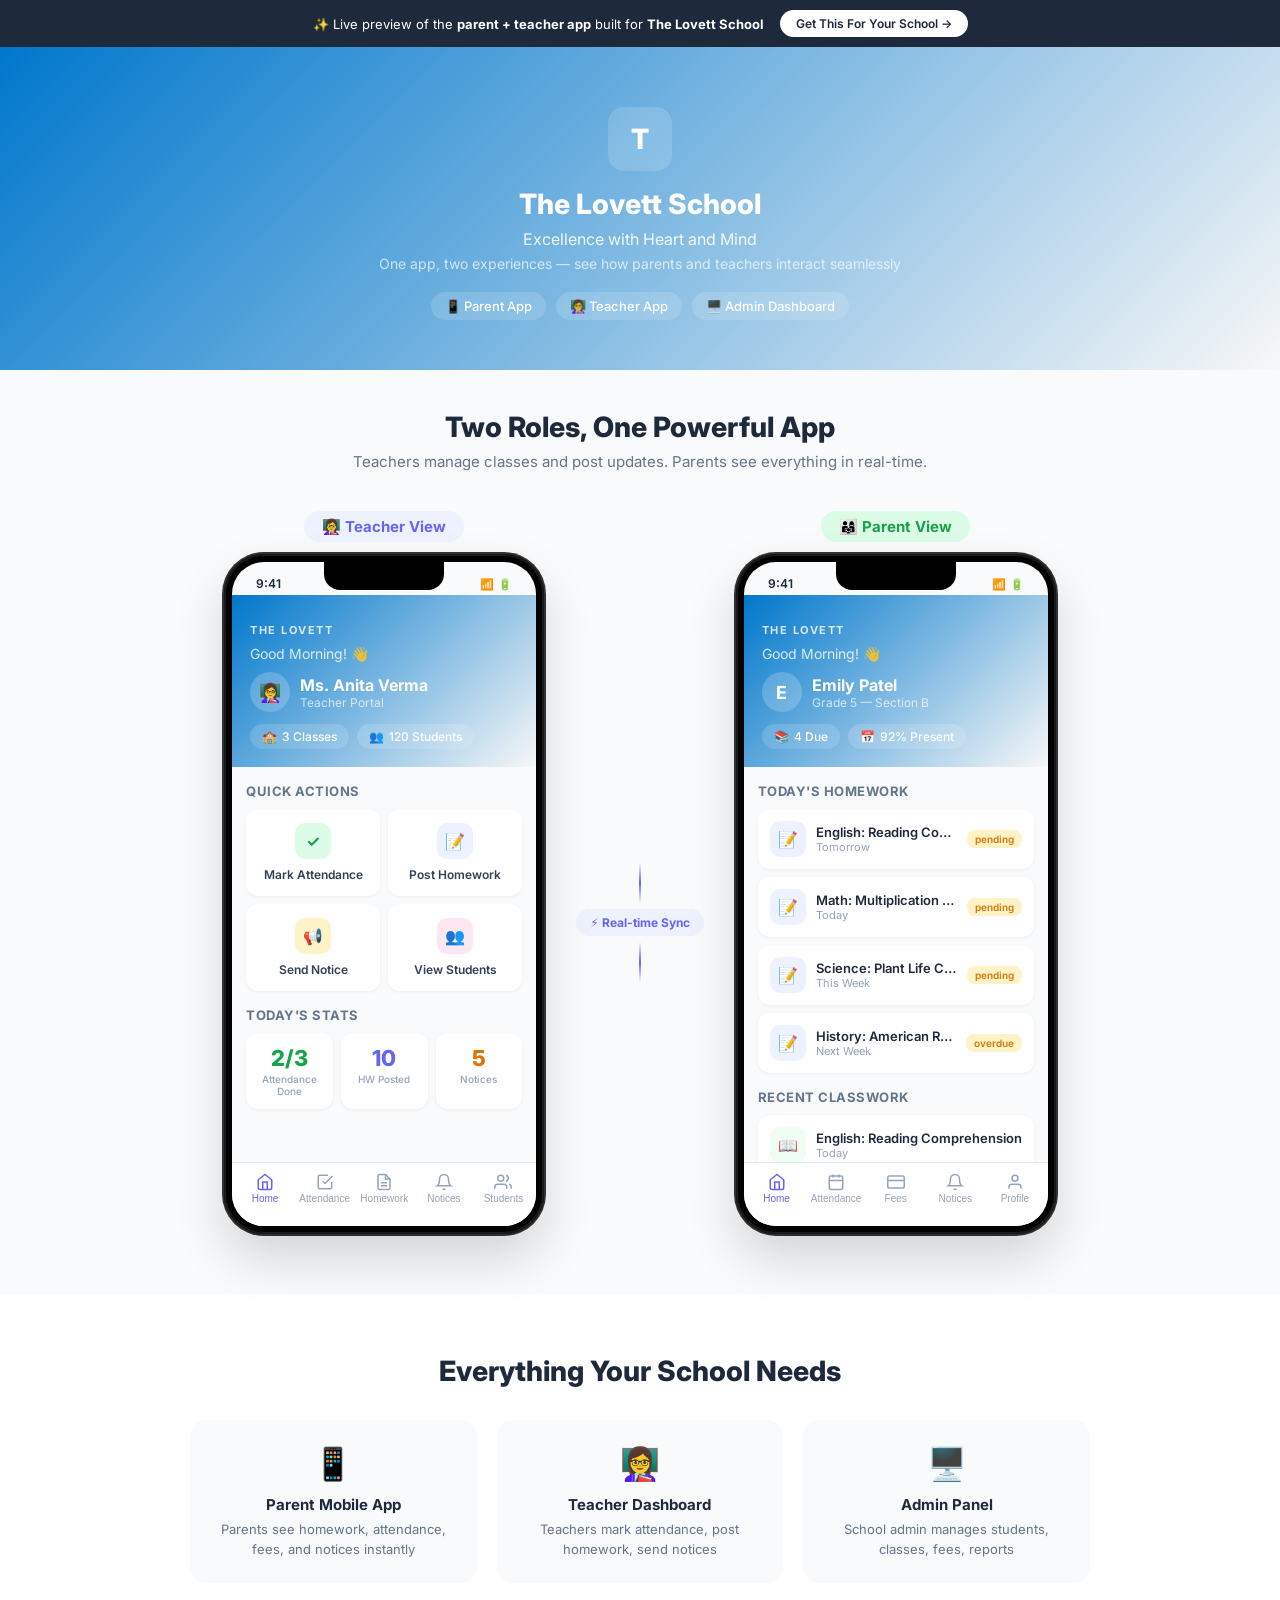
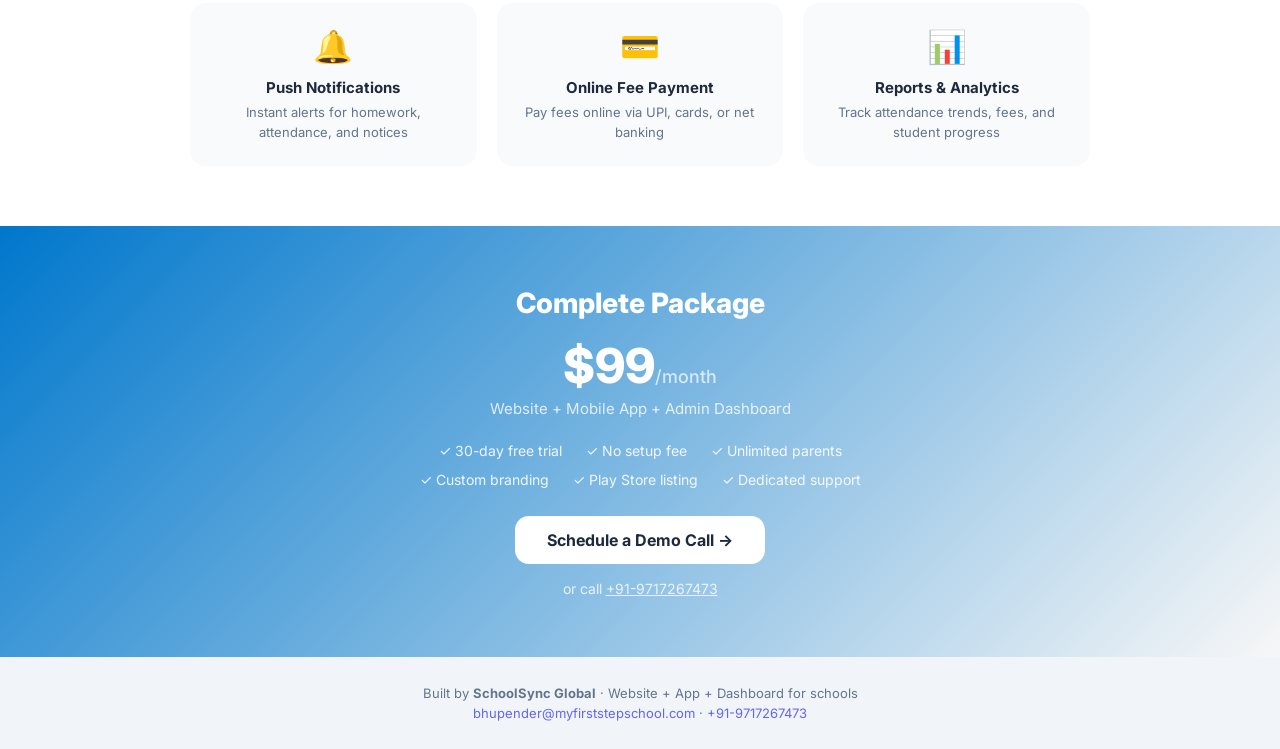
==== app/index.html @ 2a462047 "Add app demo for The Lovett School" ====
<!DOCTYPE html>
<html lang="en">
<head>
  <meta charset="UTF-8">
  <meta name="viewport" content="width=device-width,initial-scale=1.0">
  <title>The Lovett School — App Preview</title>
  <meta name="description" content="See how the The Lovett School parent &amp; teacher app would look. Homework, attendance, fees, notices — all in one app.">
  <link rel="preconnect" href="https://fonts.googleapis.com">
  <link rel="preconnect" href="https://fonts.gstatic.com" crossorigin>
  <link href="https://fonts.googleapis.com/css2?family=Inter:wght@400;500;600;700;800&display=swap" rel="stylesheet">
  <link rel="stylesheet" href="/app/styles.css">
</head>
<body>
  <!-- Top banner -->
  <div class="demo-banner">
    <div class="banner-inner">
      <span>✨ Live preview of the <strong>parent + teacher app</strong> built for <strong>The Lovett School</strong></span>
      <a href="mailto:bhupender@myfirststepschool.com" class="banner-cta">Get This For Your School →</a>
    </div>
  </div>

  <!-- Hero section -->
  <div class="hero-section" style="background:linear-gradient(135deg,#0077CC,#F7F7F7)">
    <div class="hero-content">
      <div class="hero-logo" style="background:rgba(255,255,255,.15)">T</div>
      <h1>The Lovett School</h1>
      <p class="hero-tagline">Excellence with Heart and Mind</p>
      <p class="hero-desc">One app, two experiences — see how parents and teachers interact seamlessly</p>
      <div class="hero-badges">
        <span class="hero-badge">📱 Parent App</span>
        <span class="hero-badge">👩‍🏫 Teacher App</span>
        <span class="hero-badge">🖥️ Admin Dashboard</span>
      </div>
    </div>
  </div>

  <!-- Dual Phone Section -->
  <div class="phones-section">
    <div class="phones-header">
      <h2>Two Roles, One Powerful App</h2>
      <p>Teachers manage classes and post updates. Parents see everything in real-time.</p>
    </div>

    <div class="phones-container">
      <!-- TEACHER PHONE -->
      <div class="phone-wrapper">
        <div class="phone-label teacher-label">👩‍🏫 Teacher View</div>
        <div class="phone-frame" id="teacher-phone">
          <div class="phone-notch"></div>
          <div class="phone-screen">
            <div class="status-bar">
              <span class="time">9:41</span>
              <div class="status-icons"><span>📶</span><span>🔋</span></div>
            </div>

            <!-- Teacher: Dashboard -->
            <div class="app-screen active" data-screen="t-dashboard" data-phone="teacher">
              <div class="screen-hero" style="background:linear-gradient(135deg,#0077CC,#F7F7F7)">
                <div class="app-name-bar">The Lovett</div>
                <div class="hero-greeting">Good Morning! 👋</div>
                <div class="hero-student">
                  <div class="student-avatar">👩‍🏫</div>
                  <div>
                    <div class="student-name">Ms. Anita Verma</div>
                    <div class="student-class">Teacher Portal</div>
                  </div>
                </div>
                <div class="hero-chips">
                  <div class="glass-chip"><span>🏫</span> 3 Classes</div>
                  <div class="glass-chip"><span>👥</span> 120 Students</div>
                </div>
              </div>
              <div class="screen-body">
                <div class="section-label">Quick Actions</div>
                <div class="quick-actions">
                  <div class="action-card" data-goto="t-attendance">
                    <div class="action-icon" style="background:#DCFCE7;color:#16A34A">✓</div>
                    <span>Mark Attendance</span>
                  </div>
                  <div class="action-card" data-goto="t-homework">
                    <div class="action-icon" style="background:#EEF2FF;color:#6366F1">📝</div>
                    <span>Post Homework</span>
                  </div>
                  <div class="action-card" data-goto="t-notices">
                    <div class="action-icon" style="background:#FEF3C7;color:#D97706">📢</div>
                    <span>Send Notice</span>
                  </div>
                  <div class="action-card" data-goto="t-students">
                    <div class="action-icon" style="background:#FCE7F3;color:#DB2777">👥</div>
                    <span>View Students</span>
                  </div>
                </div>
                <div class="section-label" style="margin-top:16px">Today's Stats</div>
                <div class="stats-row">
                  <div class="stat-card"><div class="stat-num" style="color:#16A34A">2/3</div><div class="stat-lbl">Attendance Done</div></div>
                  <div class="stat-card"><div class="stat-num" style="color:#6366F1">10</div><div class="stat-lbl">HW Posted</div></div>
                  <div class="stat-card"><div class="stat-num" style="color:#D97706">5</div><div class="stat-lbl">Notices</div></div>
                </div>
              </div>
            </div>

            <!-- Teacher: Mark Attendance -->
            <div class="app-screen" data-screen="t-attendance" data-phone="teacher">
              <div class="screen-hero compact" style="background:linear-gradient(135deg,#0077CC,#F7F7F7)">
                <div class="app-name-bar">The Lovett</div>
                <div class="screen-title">Mark Attendance</div>
                <div class="screen-subtitle">Sunday, May 24, 2026</div>
              </div>
              <div class="screen-body">
                <div class="class-selector"><div class="class-chip active">Grade 3-A</div><div class="class-chip">Grade 3-B</div><div class="class-chip">Grade 4-A</div></div>
                <div class="attendance-toolbar">
                  <button class="att-btn present-btn">All Present</button>
                  <button class="att-btn absent-btn">All Absent</button>
                </div>
                <div id="teacher-attendance-list" class="card-list"></div>
              </div>
            </div>

            <!-- Teacher: Post Homework -->
            <div class="app-screen" data-screen="t-homework" data-phone="teacher">
              <div class="screen-hero compact" style="background:linear-gradient(135deg,#0077CC,#F7F7F7)">
                <div class="app-name-bar">The Lovett</div>
                <div class="screen-title">Homework</div>
                <div class="screen-subtitle">Post &amp; Manage</div>
              </div>
              <div class="screen-body">
                <div class="form-area">
                  <div class="form-group"><label class="form-label">Class</label><div class="form-select">Grade 3 — Section A</div></div>
                  <div class="form-group"><label class="form-label">Subject</label><div class="form-select">Mathematics</div></div>
                  <div class="form-group"><label class="form-label">Title</label><div class="form-input-demo">Chapter 5 — Fractions Practice</div></div>
                  <div class="form-group"><label class="form-label">Due Date</label><div class="form-input-demo">Tomorrow</div></div>
                  <button class="submit-btn" style="background:#0077CC">📤 Post Homework</button>
                </div>
                <div class="section-label" style="margin-top:16px">Recently Posted</div>
                <div id="teacher-hw-list" class="card-list"></div>
              </div>
            </div>

            <!-- Teacher: Send Notice -->
            <div class="app-screen" data-screen="t-notices" data-phone="teacher">
              <div class="screen-hero compact" style="background:linear-gradient(135deg,#0077CC,#F7F7F7)">
                <div class="app-name-bar">The Lovett</div>
                <div class="screen-title">Notices</div>
                <div class="screen-subtitle">Post Announcements</div>
              </div>
              <div class="screen-body">
                <div class="form-area">
                  <div class="form-group"><label class="form-label">Target</label><div class="class-selector"><div class="class-chip active">All Classes</div><div class="class-chip">3-A</div><div class="class-chip">3-B</div></div></div>
                  <div class="form-group"><label class="form-label">Title</label><div class="form-input-demo">Annual Day Celebration</div></div>
                  <div class="form-group"><label class="form-label">Message</label><div class="form-textarea-demo">Our Annual Day will be held on June 15th. All parents are invited.</div></div>
                  <button class="submit-btn" style="background:#0077CC">📢 Post Notice</button>
                </div>
                <div class="section-label" style="margin-top:16px">Recent</div>
                <div id="teacher-notices-list" class="card-list"></div>
              </div>
            </div>

            <!-- Teacher: Students -->
            <div class="app-screen" data-screen="t-students" data-phone="teacher">
              <div class="screen-hero compact" style="background:linear-gradient(135deg,#0077CC,#F7F7F7)">
                <div class="app-name-bar">The Lovett</div>
                <div class="screen-title">Students</div>
                <div class="screen-subtitle">Class Directory</div>
              </div>
              <div class="screen-body">
                <div class="class-selector"><div class="class-chip active">Grade 3-A</div><div class="class-chip">Grade 3-B</div><div class="class-chip">Grade 4-A</div></div>
                <div class="search-bar"><span>🔍</span><span class="search-text">Search students...</span></div>
                <div id="teacher-students-list" class="card-list"></div>
              </div>
            </div>

            <div class="tab-bar">
              <button class="tab active" data-tab="t-dashboard" data-phone="teacher"><svg width="20" height="20" viewBox="0 0 24 24" fill="none" stroke="currentColor" stroke-width="2"><path d="M3 9l9-7 9 7v11a2 2 0 01-2 2H5a2 2 0 01-2-2z"/><polyline points="9 22 9 12 15 12 15 22"/></svg><span>Home</span></button>
              <button class="tab" data-tab="t-attendance" data-phone="teacher"><svg width="20" height="20" viewBox="0 0 24 24" fill="none" stroke="currentColor" stroke-width="2"><path d="M9 11l3 3L22 4"/><path d="M21 12v7a2 2 0 01-2 2H5a2 2 0 01-2-2V5a2 2 0 012-2h11"/></svg><span>Attendance</span></button>
              <button class="tab" data-tab="t-homework" data-phone="teacher"><svg width="20" height="20" viewBox="0 0 24 24" fill="none" stroke="currentColor" stroke-width="2"><path d="M14 2H6a2 2 0 00-2 2v16a2 2 0 002 2h12a2 2 0 002-2V8z"/><polyline points="14 2 14 8 20 8"/><line x1="16" y1="13" x2="8" y2="13"/><line x1="16" y1="17" x2="8" y2="17"/></svg><span>Homework</span></button>
              <button class="tab" data-tab="t-notices" data-phone="teacher"><svg width="20" height="20" viewBox="0 0 24 24" fill="none" stroke="currentColor" stroke-width="2"><path d="M18 8A6 6 0 006 8c0 7-3 9-3 9h18s-3-2-3-9"/><path d="M13.73 21a2 2 0 01-3.46 0"/></svg><span>Notices</span></button>
              <button class="tab" data-tab="t-students" data-phone="teacher"><svg width="20" height="20" viewBox="0 0 24 24" fill="none" stroke="currentColor" stroke-width="2"><path d="M17 21v-2a4 4 0 00-4-4H5a4 4 0 00-4 4v2"/><circle cx="9" cy="7" r="4"/><path d="M23 21v-2a4 4 0 00-3-3.87"/><path d="M16 3.13a4 4 0 010 7.75"/></svg><span>Students</span></button>
            </div>
          </div>
        </div>
      </div>

      <!-- Sync indicator -->
      <div class="sync-arrow">
        <div class="sync-line"></div>
        <div class="sync-badge">⚡ Real-time Sync</div>
        <div class="sync-line"></div>
      </div>

      <!-- PARENT PHONE -->
      <div class="phone-wrapper">
        <div class="phone-label parent-label">👨‍👩‍👧 Parent View</div>
        <div class="phone-frame" id="parent-phone">
          <div class="phone-notch"></div>
          <div class="phone-screen">
            <div class="status-bar">
              <span class="time">9:41</span>
              <div class="status-icons"><span>📶</span><span>🔋</span></div>
            </div>

            <!-- Parent: Home -->
            <div class="app-screen active" data-screen="p-home" data-phone="parent">
              <div class="screen-hero" style="background:linear-gradient(135deg,#0077CC,#F7F7F7)">
                <div class="app-name-bar">The Lovett</div>
                <div class="hero-greeting">Good Morning! 👋</div>
                <div class="hero-student">
                  <div class="student-avatar">E</div>
                  <div><div class="student-name">Emily Patel</div><div class="student-class">Grade 5 — Section B</div></div>
                </div>
                <div class="hero-chips">
                  <div class="glass-chip"><span>📚</span> 4 Due</div>
                  <div class="glass-chip"><span>📅</span> 92% Present</div>
                </div>
              </div>
              <div class="screen-body">
                <div class="section-label">Today's Homework</div>
                <div id="homework-list" class="card-list"></div>
                <div class="section-label" style="margin-top:16px">Recent Classwork</div>
                <div id="classwork-list" class="card-list"></div>
              </div>
            </div>

            <!-- Parent: Attendance -->
            <div class="app-screen" data-screen="p-attendance" data-phone="parent">
              <div class="screen-hero compact" style="background:linear-gradient(135deg,#0077CC,#F7F7F7)">
                <div class="app-name-bar">The Lovett</div>
                <div class="screen-title">Attendance</div>
                <div class="screen-subtitle">May Summary</div>
              </div>
              <div class="screen-body">
                <div class="attendance-ring-area"><div class="ring-container"><svg class="progress-ring" viewBox="0 0 120 120"><circle class="ring-bg" cx="60" cy="60" r="52"/><circle class="ring-progress" cx="60" cy="60" r="52" stroke="#0077CC" stroke-dasharray="326.7" stroke-dashoffset="26"/></svg><div class="ring-label">92%</div></div></div>
                <div class="attendance-stats">
                  <div class="att-stat present"><div class="att-num">22</div><div class="att-label">Present</div></div>
                  <div class="att-stat absent"><div class="att-num">2</div><div class="att-label">Absent</div></div>
                  <div class="att-stat other"><div class="att-num">4</div><div class="att-label">Holiday</div></div>
                </div>
                <div class="section-label">Recent Absences</div>
                <div id="absences-list" class="card-list"></div>
              </div>
            </div>

            <!-- Parent: Fees -->
            <div class="app-screen" data-screen="p-fees" data-phone="parent">
              <div class="screen-hero compact" style="background:linear-gradient(135deg,#0077CC,#F7F7F7)">
                <div class="app-name-bar">The Lovett</div>
                <div class="screen-title">Fees</div>
                <div class="screen-subtitle">Payment Summary</div>
              </div>
              <div class="screen-body">
                <div class="fee-summary"><div class="fee-total"><div class="fee-amount">$14,800</div><div class="fee-label">Total This Term</div></div><div class="fee-chips"><div class="fee-chip paid"><span>✓</span> <span>2</span> Paid</div><div class="fee-chip pending"><span>!</span> <span>2</span> Pending</div></div></div>
                <div class="section-label">Fee Details</div>
                <div id="fees-list" class="card-list"></div>
              </div>
            </div>

            <!-- Parent: Notices -->
            <div class="app-screen" data-screen="p-notices" data-phone="parent">
              <div class="screen-hero compact" style="background:linear-gradient(135deg,#0077CC,#F7F7F7)">
                <div class="app-name-bar">The Lovett</div>
                <div class="screen-title">Notices</div>
                <div class="screen-subtitle">School Announcements</div>
              </div>
              <div class="screen-body"><div id="notices-list" class="card-list"></div></div>
            </div>

            <!-- Parent: Profile -->
            <div class="app-screen" data-screen="p-profile" data-phone="parent">
              <div class="screen-hero compact" style="background:linear-gradient(135deg,#0077CC,#F7F7F7)">
                <div class="app-name-bar">The Lovett</div>
                <div class="screen-title">Profile</div>
                <div class="screen-subtitle">Student Information</div>
              </div>
              <div class="screen-body">
                <div class="profile-header"><div class="profile-avatar" style="background:linear-gradient(135deg,#0077CC,#F7F7F7)">E</div><div class="profile-name">Emily Patel</div><div class="profile-class">Grade 5 — Section B · Roll No. 12</div></div>
                <div class="profile-details">
                  <div class="profile-row"><span class="profile-icon">🏫</span><div><div class="pd-label">School</div><div class="pd-value">The Lovett School</div></div></div>
                  <div class="profile-row"><span class="profile-icon">👨‍👩‍👧</span><div><div class="pd-label">Parent</div><div class="pd-value">Rajesh and Nalini Patel</div></div></div>
                  <div class="profile-row"><span class="profile-icon">📞</span><div><div class="pd-label">Contact</div><div class="pd-value">404-123-4567</div></div></div>
                  <div class="profile-row"><span class="profile-icon">📧</span><div><div class="pd-label">Email</div><div class="pd-value">patel@email.com</div></div></div>
                  <div class="profile-row"><span class="profile-icon">🩸</span><div><div class="pd-label">Blood Group</div><div class="pd-value">O+</div></div></div>
                </div>
              </div>
            </div>

            <div class="tab-bar">
              <button class="tab active" data-tab="p-home" data-phone="parent"><svg width="20" height="20" viewBox="0 0 24 24" fill="none" stroke="currentColor" stroke-width="2"><path d="M3 9l9-7 9 7v11a2 2 0 01-2 2H5a2 2 0 01-2-2z"/><polyline points="9 22 9 12 15 12 15 22"/></svg><span>Home</span></button>
              <button class="tab" data-tab="p-attendance" data-phone="parent"><svg width="20" height="20" viewBox="0 0 24 24" fill="none" stroke="currentColor" stroke-width="2"><rect x="3" y="4" width="18" height="18" rx="2" ry="2"/><line x1="16" y1="2" x2="16" y2="6"/><line x1="8" y1="2" x2="8" y2="6"/><line x1="3" y1="10" x2="21" y2="10"/></svg><span>Attendance</span></button>
              <button class="tab" data-tab="p-fees" data-phone="parent"><svg width="20" height="20" viewBox="0 0 24 24" fill="none" stroke="currentColor" stroke-width="2"><rect x="1" y="4" width="22" height="16" rx="2" ry="2"/><line x1="1" y1="10" x2="23" y2="10"/></svg><span>Fees</span></button>
              <button class="tab" data-tab="p-notices" data-phone="parent"><svg width="20" height="20" viewBox="0 0 24 24" fill="none" stroke="currentColor" stroke-width="2"><path d="M18 8A6 6 0 006 8c0 7-3 9-3 9h18s-3-2-3-9"/><path d="M13.73 21a2 2 0 01-3.46 0"/></svg><span>Notices</span></button>
              <button class="tab" data-tab="p-profile" data-phone="parent"><svg width="20" height="20" viewBox="0 0 24 24" fill="none" stroke="currentColor" stroke-width="2"><path d="M20 21v-2a4 4 0 00-4-4H8a4 4 0 00-4 4v2"/><circle cx="12" cy="7" r="4"/></svg><span>Profile</span></button>
            </div>
          </div>
        </div>
      </div>
    </div>
  </div>

  <!-- Features -->
  <div class="features-section">
    <div class="features-inner">
      <h2>Everything Your School Needs</h2>
      <div class="features-grid">
        <div class="feat-card"><div class="feat-icon">📱</div><h3>Parent Mobile App</h3><p>Parents see homework, attendance, fees, and notices instantly</p></div>
        <div class="feat-card"><div class="feat-icon">👩‍🏫</div><h3>Teacher Dashboard</h3><p>Teachers mark attendance, post homework, send notices</p></div>
        <div class="feat-card"><div class="feat-icon">🖥️</div><h3>Admin Panel</h3><p>School admin manages students, classes, fees, reports</p></div>
        <div class="feat-card"><div class="feat-icon">🔔</div><h3>Push Notifications</h3><p>Instant alerts for homework, attendance, and notices</p></div>
        <div class="feat-card"><div class="feat-icon">💳</div><h3>Online Fee Payment</h3><p>Pay fees online via UPI, cards, or net banking</p></div>
        <div class="feat-card"><div class="feat-icon">📊</div><h3>Reports &amp; Analytics</h3><p>Track attendance trends, fees, and student progress</p></div>
      </div>
    </div>
  </div>

  <!-- Pricing -->
  <div class="pricing-section" style="background:linear-gradient(135deg,#0077CC,#F7F7F7)">
    <div class="pricing-inner">
      <h2>Complete Package</h2>
      <div class="pricing-price">$99<span>/month</span></div>
      <p class="pricing-sub">Website + Mobile App + Admin Dashboard</p>
      <div class="pricing-features"><span>✓ 30-day free trial</span><span>✓ No setup fee</span><span>✓ Unlimited parents</span><span>✓ Custom branding</span><span>✓ Play Store listing</span><span>✓ Dedicated support</span></div>
      <a href="mailto:bhupender@myfirststepschool.com?subject=Demo%20for%20the-lovett-school" class="cta-button-lg">Schedule a Demo Call →</a>
      <p class="pricing-phone">or call <a href="tel:+919717267473">+91-9717267473</a></p>
    </div>
  </div>

  <footer class="demo-footer">
    <div class="footer-inner">
      <p>Built by <strong>SchoolSync Global</strong> · Website + App + Dashboard for schools</p>
      <p><a href="mailto:bhupender@myfirststepschool.com">bhupender@myfirststepschool.com</a> · <a href="tel:+919717267473">+91-9717267473</a></p>
    </div>
  </footer>

  <script>window.__SCHOOL_CONFIG__ = {"homework":[{"subject":"English","title":"Reading Comprehension Assignment","due":"Tomorrow","status":"pending"},{"subject":"Math","title":"Multiplication Tables Quiz","due":"Today","status":"pending"},{"subject":"Science","title":"Plant Life Cycle Project","due":"This Week","status":"pending"},{"subject":"History","title":"American Revolution Timeline","due":"Next Week","status":"overdue"}],"classwork":[{"subject":"English","title":"Reading Comprehension","date":"Today"},{"subject":"Math","title":"Multiplication Tables","date":"Yesterday"},{"subject":"Science","title":"Plant Life Cycle","date":"Last Week"}],"absences":[{"date":"2024-05-20","reason":"Illness","status":"approved"},{"date":"2024-05-25","reason":"Family Trip","status":"approved"}],"fees":[{"type":"Tuition","amount":"$12,000","due":"2024-06-15","status":"Paid"},{"type":"Activity","amount":"$500","due":"2024-05-31","status":"Pending"},{"type":"Transport","amount":"$300","due":"2024-06-01","status":"Paid"},{"type":"Books","amount":"₹2,000","due":"2024-05-28","status":"Pending"}],"notices":[{"title":"Field Trip to Zoo","body":"Please note that the field trip to the zoo is scheduled for May 27th. Please ensure that your child is present and ready to leave by 9:00 AM.","date":"2024-05-20"},{"title":"PTA Meeting","body":"The PTA meeting is scheduled for May 29th at 3:00 PM. Please join us to discuss various school-related topics.","date":"2024-05-15"},{"title":"School Holiday","body":"The school will be closed on May 25th and 26th due to a school holiday. Please make necessary arrangements for your child's care.","date":"2024-05-20"},{"title":"Book Fair","body":"The book fair will be held on May 28th and 29th. Please encourage your child to visit and explore the various books and resources available.","date":"2024-05-20"}],"teacher":{"students":[{"name":"Emily Patel","roll":1,"parent":"Patel","color":"#CCFFCC","textColor":"#000000"},{"name":"Oliver Brown","roll":1,"parent":"Brown","color":"#FFCCCC","textColor":"#000000"},{"name":"Sophia Kim","roll":1,"parent":"Kim","color":"#CCCCFF","textColor":"#000000"}],"recentHomework":[{"subject":"English","title":"Reading Comprehension","class":"Grade 5","date":"2024-05-20"},{"subject":"Math","title":"Multiplication Tables","class":"Grade 5","date":"2024-05-22"},{"subject":"Science","title":"Plant Life Cycle","class":"Grade 5","date":"2024-05-25"}],"recentNotices":[{"title":"Field Trip to Zoo","target":"Grade 5","date":"2024-05-27"},{"title":"PTA Meeting","target":"All Parents","date":"2024-05-29"}]}};</script>
  <script src="/app/app.js"></script>
</body>
</html>
---- app/styles.css ----
/* ==================== RESET & BASE ==================== */
*,*::before,*::after{box-sizing:border-box;margin:0;padding:0}
body{font-family:'Inter',system-ui,-apple-system,sans-serif;background:#f8fafc;color:#1e293b;-webkit-font-smoothing:antialiased}
a{color:inherit;text-decoration:none}

/* ==================== DEMO BANNER ==================== */
.demo-banner{background:#1e293b;color:#fff;padding:10px 20px;text-align:center;font-size:13px;position:sticky;top:0;z-index:100}
.banner-inner{max-width:900px;margin:0 auto;display:flex;align-items:center;justify-content:center;gap:16px;flex-wrap:wrap}
.banner-cta{background:#fff;color:#1e293b;padding:6px 16px;border-radius:20px;font-weight:600;font-size:12px;transition:transform .2s}
.banner-cta:hover{transform:scale(1.05)}

/* ==================== HERO SECTION ==================== */
.hero-section{padding:60px 20px 50px;text-align:center;color:#fff}
.hero-content{max-width:600px;margin:0 auto}
.hero-logo{width:64px;height:64px;border-radius:16px;display:inline-flex;align-items:center;justify-content:center;font-size:28px;font-weight:800;color:#fff;margin-bottom:16px}
.hero-section h1{font-size:28px;font-weight:800;margin-bottom:8px}
.hero-tagline{font-size:16px;opacity:.9;margin-bottom:6px}
.hero-desc{font-size:14px;opacity:.7;margin-bottom:20px}
.hero-badges{display:flex;gap:10px;justify-content:center;flex-wrap:wrap}
.hero-badge{background:rgba(255,255,255,.15);backdrop-filter:blur(8px);padding:6px 14px;border-radius:20px;font-size:13px;font-weight:500}

/* ==================== PHONES SECTION ==================== */
.phones-section{padding:40px 20px 60px;max-width:1100px;margin:0 auto}
.phones-header{text-align:center;margin-bottom:40px}
.phones-header h2{font-size:28px;font-weight:800;margin-bottom:8px}
.phones-header p{color:#64748b;font-size:15px}

.phones-container{display:flex;align-items:flex-start;justify-content:center;gap:24px;flex-wrap:wrap}
.phone-wrapper{display:flex;flex-direction:column;align-items:center;gap:12px}

/* Phone Labels */
.phone-label{font-size:15px;font-weight:700;padding:6px 18px;border-radius:20px;display:inline-flex;align-items:center;gap:6px}
.teacher-label{background:#EEF2FF;color:#6366F1}
.parent-label{background:#DCFCE7;color:#16A34A}

/* ==================== PHONE FRAME ==================== */
.phone-frame{width:320px;height:680px;background:#000;border-radius:40px;padding:8px;box-shadow:0 25px 50px rgba(0,0,0,.15),0 0 0 2px #333,inset 0 0 0 2px #1a1a1a;position:relative;overflow:hidden}
.phone-notch{position:absolute;top:8px;left:50%;transform:translateX(-50%);width:120px;height:28px;background:#000;border-radius:0 0 16px 16px;z-index:10}
.phone-screen{background:#f8fafc;border-radius:32px;height:100%;overflow:hidden;display:flex;flex-direction:column;position:relative}

/* Status Bar */
.status-bar{display:flex;justify-content:space-between;align-items:center;padding:14px 24px 4px;font-size:12px;font-weight:600;position:relative;z-index:5}
.status-icons{display:flex;gap:4px;font-size:11px}

/* ==================== APP SCREENS ==================== */
.app-screen{display:none;flex-direction:column;flex:1;overflow:hidden}
.app-screen.active{display:flex}

/* Screen Hero */
.screen-hero{color:#fff;padding:28px 18px 18px;position:relative}
.screen-hero.compact{padding:28px 18px 14px}
.app-name-bar{font-size:11px;font-weight:700;text-transform:uppercase;letter-spacing:1.5px;opacity:.8;margin-bottom:8px}
.screen-title{font-size:20px;font-weight:800}
.screen-subtitle{font-size:13px;opacity:.7;margin-top:2px}

.hero-greeting{font-size:14px;opacity:.8;margin-bottom:10px}
.hero-student{display:flex;align-items:center;gap:10px;margin-bottom:12px}
.student-avatar{width:40px;height:40px;border-radius:50%;background:rgba(255,255,255,.2);display:flex;align-items:center;justify-content:center;font-size:18px;font-weight:700}
.student-name{font-size:16px;font-weight:700}
.student-class{font-size:12px;opacity:.7}
.hero-chips{display:flex;gap:8px}
.glass-chip{background:rgba(255,255,255,.15);backdrop-filter:blur(8px);padding:5px 12px;border-radius:14px;font-size:12px;font-weight:500;display:flex;align-items:center;gap:5px}

/* Screen Body */
.screen-body{flex:1;overflow-y:auto;padding:16px 14px;-webkit-overflow-scrolling:touch}
.section-label{font-size:13px;font-weight:700;color:#64748b;text-transform:uppercase;letter-spacing:.5px;margin-bottom:10px}

/* ==================== TAB BAR ==================== */
.tab-bar{display:flex;background:#fff;border-top:1px solid #e2e8f0;padding:6px 4px 18px;gap:2px}
.tab{flex:1;display:flex;flex-direction:column;align-items:center;gap:2px;background:none;border:none;color:#94a3b8;font-size:10px;font-weight:500;padding:4px 0;cursor:pointer;transition:color .2s}
.tab.active{color:#6366F1}
.tab svg{width:18px;height:18px}

/* ==================== CARD LIST ==================== */
.card-list{display:flex;flex-direction:column;gap:8px}
.card-item{background:#fff;border-radius:12px;padding:12px;box-shadow:0 1px 3px rgba(0,0,0,.06);display:flex;align-items:center;gap:10px;transition:transform .15s}
.card-item:active{transform:scale(.98)}
.card-icon{width:36px;height:36px;border-radius:10px;display:flex;align-items:center;justify-content:center;font-size:16px;flex-shrink:0}
.card-content{flex:1;min-width:0}
.card-title{font-size:13px;font-weight:600;white-space:nowrap;overflow:hidden;text-overflow:ellipsis}
.card-sub{font-size:11px;color:#94a3b8}
.card-badge{font-size:10px;font-weight:600;padding:3px 8px;border-radius:8px;flex-shrink:0}

/* ==================== TEACHER: QUICK ACTIONS ==================== */
.quick-actions{display:grid;grid-template-columns:1fr 1fr;gap:8px}
.action-card{background:#fff;border-radius:12px;padding:14px 10px;display:flex;flex-direction:column;align-items:center;gap:8px;box-shadow:0 1px 3px rgba(0,0,0,.06);cursor:pointer;transition:transform .15s,box-shadow .15s}
.action-card:active{transform:scale(.96)}
.action-icon{width:36px;height:36px;border-radius:10px;display:flex;align-items:center;justify-content:center;font-size:16px;font-weight:700}
.action-card span{font-size:12px;font-weight:600;color:#334155}

/* ==================== TEACHER: STATS ROW ==================== */
.stats-row{display:grid;grid-template-columns:1fr 1fr 1fr;gap:8px}
.stat-card{background:#fff;border-radius:12px;padding:12px 8px;text-align:center;box-shadow:0 1px 3px rgba(0,0,0,.06)}
.stat-num{font-size:22px;font-weight:800}
.stat-lbl{font-size:10px;color:#94a3b8;font-weight:500;margin-top:2px}

/* ==================== TEACHER: CLASS SELECTOR ==================== */
.class-selector{display:flex;gap:6px;flex-wrap:wrap;margin-bottom:12px}
.class-chip{padding:6px 14px;border-radius:16px;font-size:12px;font-weight:600;background:#f1f5f9;color:#64748b;cursor:pointer;transition:all .2s}
.class-chip.active{background:#6366F1;color:#fff}

/* ==================== TEACHER: ATTENDANCE TOOLBAR ==================== */
.attendance-toolbar{display:flex;gap:8px;margin-bottom:12px}
.att-btn{flex:1;padding:8px;border:none;border-radius:10px;font-size:12px;font-weight:600;cursor:pointer;transition:opacity .2s}
.present-btn{background:#DCFCE7;color:#16A34A}
.absent-btn{background:#FEE2E2;color:#DC2626}

/* ==================== TEACHER: ATTENDANCE STUDENT ROW ==================== */
.attendance-row{display:flex;align-items:center;gap:10px;background:#fff;border-radius:12px;padding:10px 12px;margin-bottom:6px;box-shadow:0 1px 3px rgba(0,0,0,.06)}
.att-student-info{flex:1;min-width:0}
.att-student-name{font-size:13px;font-weight:600}
.att-student-roll{font-size:11px;color:#94a3b8}
.att-toggle{display:flex;gap:4px}
.att-toggle-btn{width:28px;height:28px;border:2px solid #e2e8f0;border-radius:8px;display:flex;align-items:center;justify-content:center;font-size:11px;font-weight:700;background:#fff;cursor:pointer;transition:all .2s}
.att-toggle-btn.sel-present{background:#DCFCE7;border-color:#16A34A;color:#16A34A}
.att-toggle-btn.sel-absent{background:#FEE2E2;border-color:#DC2626;color:#DC2626}
.att-toggle-btn.sel-late{background:#FEF3C7;border-color:#D97706;color:#D97706}

/* ==================== TEACHER: FORM ELEMENTS ==================== */
.form-area{display:flex;flex-direction:column;gap:12px}
.form-group{display:flex;flex-direction:column;gap:4px}
.form-label{font-size:11px;font-weight:600;color:#64748b;text-transform:uppercase;letter-spacing:.5px}
.form-select,.form-input-demo{background:#fff;border:1.5px solid #e2e8f0;border-radius:10px;padding:10px 12px;font-size:13px;color:#334155}
.form-textarea-demo{background:#fff;border:1.5px solid #e2e8f0;border-radius:10px;padding:10px 12px;font-size:12px;color:#334155;min-height:60px;line-height:1.5}
.submit-btn{border:none;color:#fff;padding:12px;border-radius:12px;font-size:14px;font-weight:700;cursor:pointer;transition:opacity .2s}
.submit-btn:active{opacity:.8}

/* Tab Pills */
.tab-pills{display:flex;gap:4px;background:#f1f5f9;border-radius:10px;padding:3px;margin-bottom:12px}
.pill{flex:1;text-align:center;padding:7px;border-radius:8px;font-size:12px;font-weight:600;color:#64748b;cursor:pointer;transition:all .2s}
.pill.active{background:#fff;color:#334155;box-shadow:0 1px 3px rgba(0,0,0,.1)}

/* ==================== TEACHER: SEARCH BAR ==================== */
.search-bar{display:flex;align-items:center;gap:8px;background:#fff;border:1.5px solid #e2e8f0;border-radius:12px;padding:10px 14px;margin-bottom:12px}
.search-text{font-size:13px;color:#94a3b8}

/* ==================== SYNC ARROW ==================== */
.sync-arrow{display:flex;flex-direction:column;align-items:center;gap:6px;padding:0 8px;align-self:center;margin-top:100px}
.sync-line{width:2px;height:40px;background:linear-gradient(180deg,transparent,#6366F1,transparent)}
.sync-badge{background:#EEF2FF;color:#6366F1;padding:6px 14px;border-radius:16px;font-size:12px;font-weight:700;white-space:nowrap;animation:syncPulse 2s ease-in-out infinite}
@keyframes syncPulse{0%,100%{opacity:.7;transform:scale(.97)}50%{opacity:1;transform:scale(1)}}

/* ==================== PARENT: ATTENDANCE RING ==================== */
.attendance-ring-area{display:flex;justify-content:center;margin:16px 0}
.ring-container{position:relative;width:120px;height:120px}
.progress-ring{width:100%;height:100%;transform:rotate(-90deg)}
.ring-bg{fill:none;stroke:#e2e8f0;stroke-width:8}
.ring-progress{fill:none;stroke-width:8;stroke-linecap:round;transition:stroke-dashoffset .8s ease}
.ring-label{position:absolute;top:50%;left:50%;transform:translate(-50%,-50%);font-size:24px;font-weight:800}
.attendance-stats{display:flex;justify-content:center;gap:24px;margin:16px 0}
.att-stat{text-align:center}
.att-num{font-size:20px;font-weight:800}
.att-label{font-size:11px;color:#94a3b8;font-weight:500}
.att-stat.present .att-num{color:#16A34A}
.att-stat.absent .att-num{color:#DC2626}
.att-stat.other .att-num{color:#6366F1}

/* ==================== PARENT: FEE SUMMARY ==================== */
.fee-summary{background:#fff;border-radius:16px;padding:20px;margin-bottom:16px;box-shadow:0 2px 8px rgba(0,0,0,.06);text-align:center}
.fee-amount{font-size:28px;font-weight:800;color:#1e293b}
.fee-label{font-size:12px;color:#94a3b8;margin-top:4px}
.fee-chips{display:flex;justify-content:center;gap:12px;margin-top:12px}
.fee-chip{display:flex;align-items:center;gap:6px;padding:6px 12px;border-radius:12px;font-size:12px;font-weight:600}
.fee-chip.paid{background:#DCFCE7;color:#16A34A}
.fee-chip.pending{background:#FEE2E2;color:#DC2626}

/* ==================== PARENT: PROFILE ==================== */
.profile-header{text-align:center;padding:16px 0 20px}
.profile-avatar{width:64px;height:64px;border-radius:50%;display:inline-flex;align-items:center;justify-content:center;font-size:24px;font-weight:800;color:#fff;margin-bottom:10px}
.profile-name{font-size:18px;font-weight:700}
.profile-class{font-size:13px;color:#64748b;margin-top:2px}
.profile-details{display:flex;flex-direction:column;gap:1px;background:#e2e8f0;border-radius:14px;overflow:hidden}
.profile-row{display:flex;align-items:center;gap:12px;padding:14px;background:#fff}
.profile-icon{font-size:18px;flex-shrink:0}
.pd-label{font-size:11px;color:#94a3b8;font-weight:500}
.pd-value{font-size:13px;font-weight:600}

/* ==================== FEATURES SECTION ==================== */
.features-section{padding:60px 20px;background:#fff}
.features-inner{max-width:900px;margin:0 auto;text-align:center}
.features-inner h2{font-size:28px;font-weight:800;margin-bottom:32px}
.features-grid{display:grid;grid-template-columns:repeat(3,1fr);gap:20px}
.feat-card{background:#f8fafc;border-radius:16px;padding:24px 20px;text-align:center;transition:transform .2s,box-shadow .2s}
.feat-card:hover{transform:translateY(-4px);box-shadow:0 8px 24px rgba(0,0,0,.08)}
.feat-icon{font-size:32px;margin-bottom:12px}
.feat-card h3{font-size:15px;font-weight:700;margin-bottom:6px}
.feat-card p{font-size:13px;color:#64748b;line-height:1.5}

/* ==================== PRICING SECTION ==================== */
.pricing-section{padding:60px 20px;color:#fff;text-align:center}
.pricing-inner{max-width:500px;margin:0 auto}
.pricing-inner h2{font-size:28px;font-weight:800;margin-bottom:16px}
.pricing-price{font-size:48px;font-weight:800;margin-bottom:4px}
.pricing-price span{font-size:18px;opacity:.7;font-weight:500}
.pricing-sub{font-size:15px;opacity:.8;margin-bottom:24px}
.pricing-features{display:flex;flex-wrap:wrap;justify-content:center;gap:12px 24px;margin-bottom:28px;font-size:14px;opacity:.9}
.cta-button-lg{display:inline-block;background:#fff;color:#1e293b;padding:14px 32px;border-radius:14px;font-size:16px;font-weight:700;transition:transform .2s}
.cta-button-lg:hover{transform:scale(1.05)}
.pricing-phone{margin-top:16px;font-size:14px;opacity:.8}
.pricing-phone a{text-decoration:underline}

/* ==================== FOOTER ==================== */
.demo-footer{padding:24px 20px;text-align:center;background:#f1f5f9}
.footer-inner p{font-size:13px;color:#64748b;margin:4px 0}
.footer-inner a{color:#6366F1}

/* ==================== RESPONSIVE ==================== */
@media(max-width:840px){
  .phones-container{flex-direction:column;align-items:center}
  .sync-arrow{flex-direction:row;margin-top:0;padding:8px 0}
  .sync-line{width:40px;height:2px}
  .features-grid{grid-template-columns:1fr 1fr}
}
@media(max-width:500px){
  .phone-frame{width:290px;height:620px}
  .hero-section h1{font-size:22px}
  .features-grid{grid-template-columns:1fr}
  .pricing-price{font-size:36px}
}
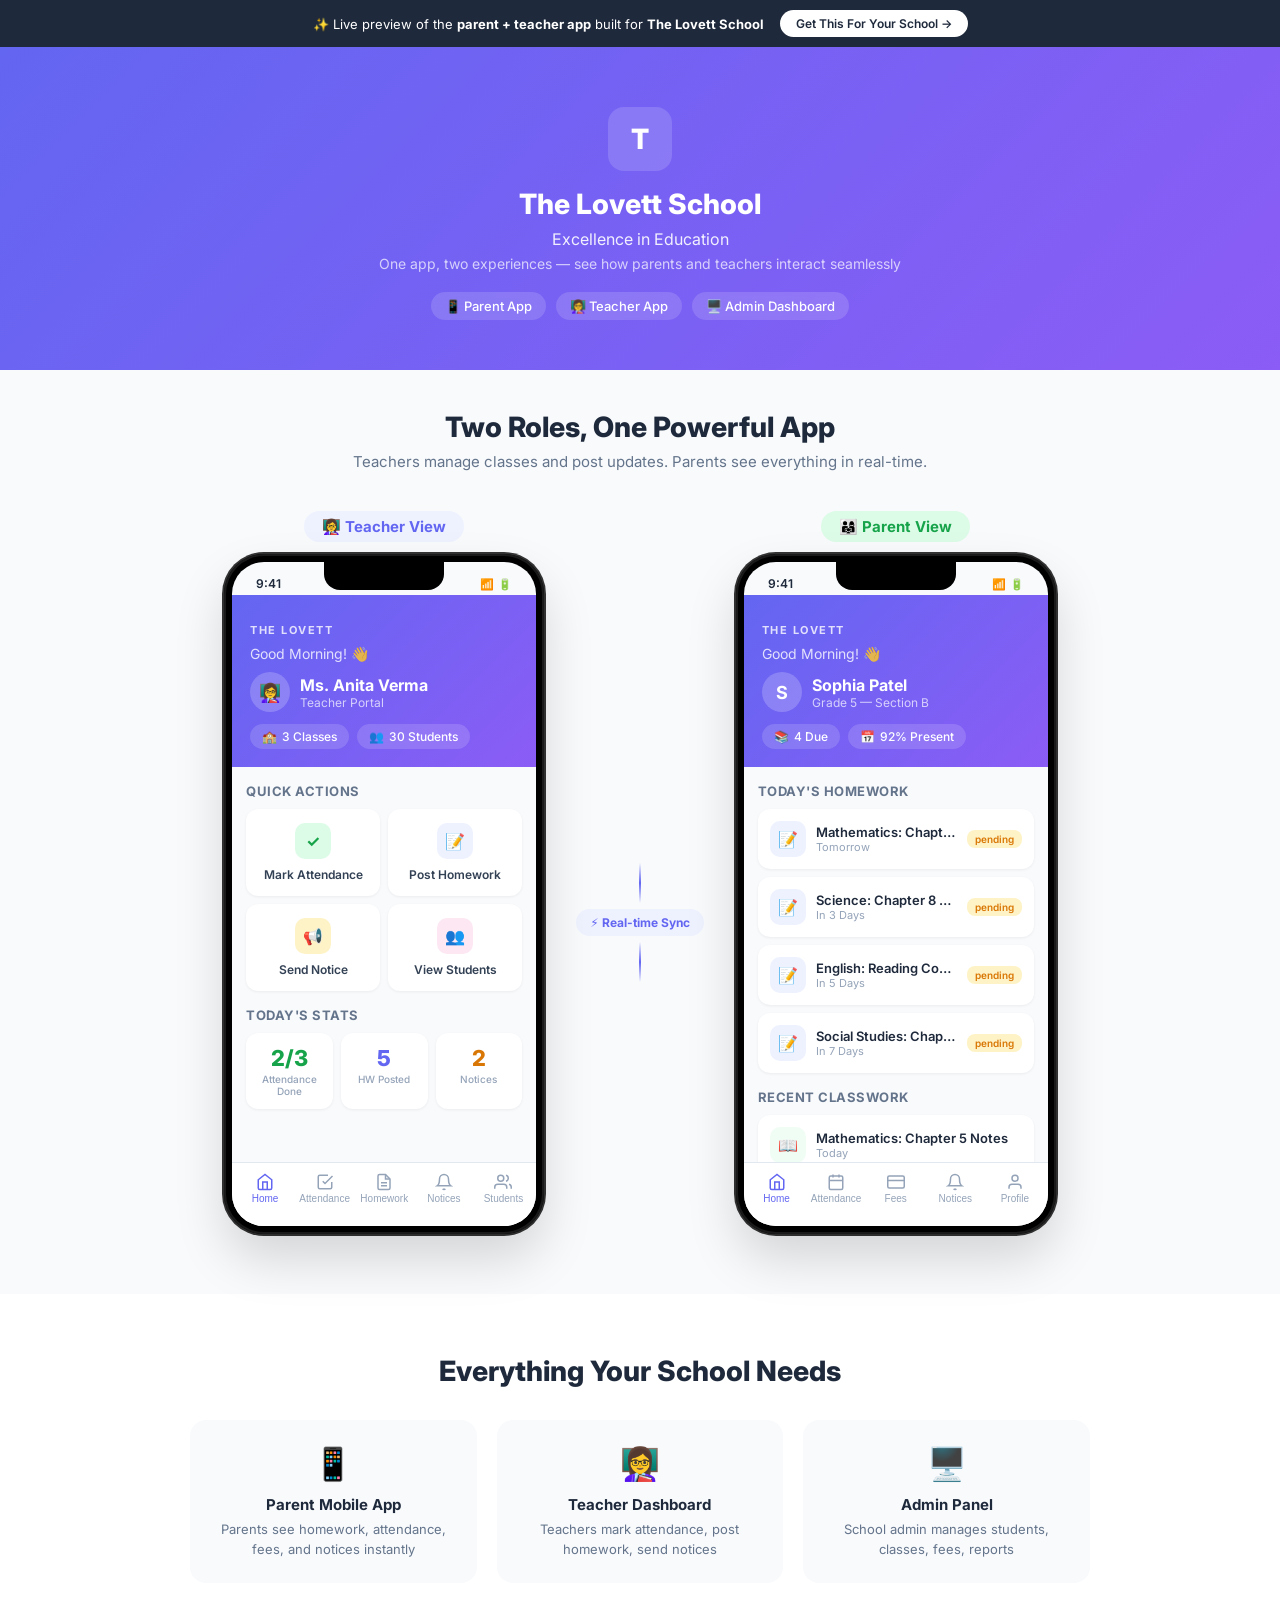
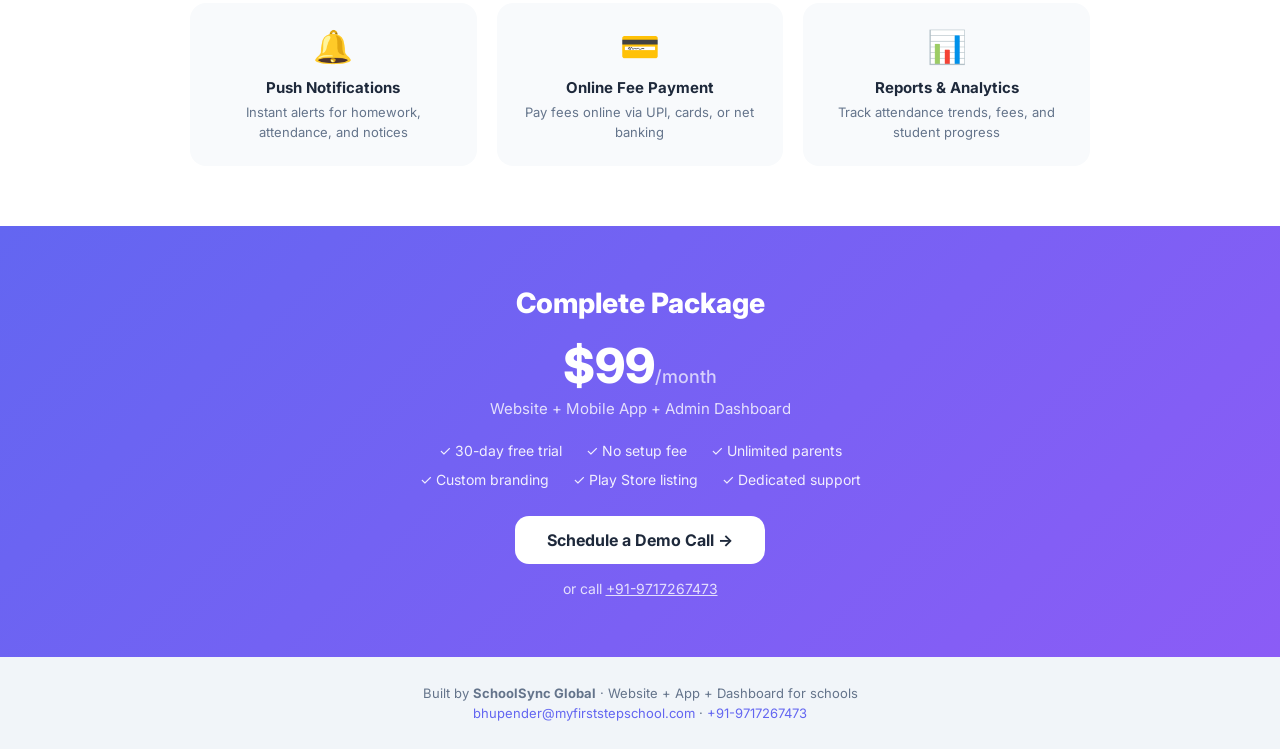
==== commit b4ea36eb: "Add app demo for The Lovett School" ====
--- a/app/index.html
+++ b/app/index.html
@@ -20,11 +20,11 @@
   </div>
 
   <!-- Hero section -->
-  <div class="hero-section" style="background:linear-gradient(135deg,#0077CC,#F7F7F7)">
+  <div class="hero-section" style="background:linear-gradient(135deg,#6366F1,#8B5CF6)">
     <div class="hero-content">
       <div class="hero-logo" style="background:rgba(255,255,255,.15)">T</div>
       <h1>The Lovett School</h1>
-      <p class="hero-tagline">Excellence with Heart and Mind</p>
+      <p class="hero-tagline">Excellence in Education</p>
       <p class="hero-desc">One app, two experiences — see how parents and teachers interact seamlessly</p>
       <div class="hero-badges">
         <span class="hero-badge">📱 Parent App</span>
@@ -55,7 +55,7 @@
 
             <!-- Teacher: Dashboard -->
             <div class="app-screen active" data-screen="t-dashboard" data-phone="teacher">
-              <div class="screen-hero" style="background:linear-gradient(135deg,#0077CC,#F7F7F7)">
+              <div class="screen-hero" style="background:linear-gradient(135deg,#6366F1,#8B5CF6)">
                 <div class="app-name-bar">The Lovett</div>
                 <div class="hero-greeting">Good Morning! 👋</div>
                 <div class="hero-student">
@@ -67,7 +67,7 @@
                 </div>
                 <div class="hero-chips">
                   <div class="glass-chip"><span>🏫</span> 3 Classes</div>
-                  <div class="glass-chip"><span>👥</span> 120 Students</div>
+                  <div class="glass-chip"><span>👥</span> 30 Students</div>
                 </div>
               </div>
               <div class="screen-body">
@@ -93,18 +93,18 @@
                 <div class="section-label" style="margin-top:16px">Today's Stats</div>
                 <div class="stats-row">
                   <div class="stat-card"><div class="stat-num" style="color:#16A34A">2/3</div><div class="stat-lbl">Attendance Done</div></div>
-                  <div class="stat-card"><div class="stat-num" style="color:#6366F1">10</div><div class="stat-lbl">HW Posted</div></div>
-                  <div class="stat-card"><div class="stat-num" style="color:#D97706">5</div><div class="stat-lbl">Notices</div></div>
+                  <div class="stat-card"><div class="stat-num" style="color:#6366F1">5</div><div class="stat-lbl">HW Posted</div></div>
+                  <div class="stat-card"><div class="stat-num" style="color:#D97706">2</div><div class="stat-lbl">Notices</div></div>
                 </div>
               </div>
             </div>
 
             <!-- Teacher: Mark Attendance -->
             <div class="app-screen" data-screen="t-attendance" data-phone="teacher">
-              <div class="screen-hero compact" style="background:linear-gradient(135deg,#0077CC,#F7F7F7)">
+              <div class="screen-hero compact" style="background:linear-gradient(135deg,#6366F1,#8B5CF6)">
                 <div class="app-name-bar">The Lovett</div>
                 <div class="screen-title">Mark Attendance</div>
-                <div class="screen-subtitle">Sunday, May 24, 2026</div>
+                <div class="screen-subtitle">Monday, May 25, 2026</div>
               </div>
               <div class="screen-body">
                 <div class="class-selector"><div class="class-chip active">Grade 3-A</div><div class="class-chip">Grade 3-B</div><div class="class-chip">Grade 4-A</div></div>
@@ -118,7 +118,7 @@
 
             <!-- Teacher: Post Homework -->
             <div class="app-screen" data-screen="t-homework" data-phone="teacher">
-              <div class="screen-hero compact" style="background:linear-gradient(135deg,#0077CC,#F7F7F7)">
+              <div class="screen-hero compact" style="background:linear-gradient(135deg,#6366F1,#8B5CF6)">
                 <div class="app-name-bar">The Lovett</div>
                 <div class="screen-title">Homework</div>
                 <div class="screen-subtitle">Post &amp; Manage</div>
@@ -129,7 +129,7 @@
                   <div class="form-group"><label class="form-label">Subject</label><div class="form-select">Mathematics</div></div>
                   <div class="form-group"><label class="form-label">Title</label><div class="form-input-demo">Chapter 5 — Fractions Practice</div></div>
                   <div class="form-group"><label class="form-label">Due Date</label><div class="form-input-demo">Tomorrow</div></div>
-                  <button class="submit-btn" style="background:#0077CC">📤 Post Homework</button>
+                  <button class="submit-btn" style="background:#6366F1">📤 Post Homework</button>
                 </div>
                 <div class="section-label" style="margin-top:16px">Recently Posted</div>
                 <div id="teacher-hw-list" class="card-list"></div>
@@ -138,7 +138,7 @@
 
             <!-- Teacher: Send Notice -->
             <div class="app-screen" data-screen="t-notices" data-phone="teacher">
-              <div class="screen-hero compact" style="background:linear-gradient(135deg,#0077CC,#F7F7F7)">
+              <div class="screen-hero compact" style="background:linear-gradient(135deg,#6366F1,#8B5CF6)">
                 <div class="app-name-bar">The Lovett</div>
                 <div class="screen-title">Notices</div>
                 <div class="screen-subtitle">Post Announcements</div>
@@ -148,7 +148,7 @@
                   <div class="form-group"><label class="form-label">Target</label><div class="class-selector"><div class="class-chip active">All Classes</div><div class="class-chip">3-A</div><div class="class-chip">3-B</div></div></div>
                   <div class="form-group"><label class="form-label">Title</label><div class="form-input-demo">Annual Day Celebration</div></div>
                   <div class="form-group"><label class="form-label">Message</label><div class="form-textarea-demo">Our Annual Day will be held on June 15th. All parents are invited.</div></div>
-                  <button class="submit-btn" style="background:#0077CC">📢 Post Notice</button>
+                  <button class="submit-btn" style="background:#6366F1">📢 Post Notice</button>
                 </div>
                 <div class="section-label" style="margin-top:16px">Recent</div>
                 <div id="teacher-notices-list" class="card-list"></div>
@@ -157,7 +157,7 @@
 
             <!-- Teacher: Students -->
             <div class="app-screen" data-screen="t-students" data-phone="teacher">
-              <div class="screen-hero compact" style="background:linear-gradient(135deg,#0077CC,#F7F7F7)">
+              <div class="screen-hero compact" style="background:linear-gradient(135deg,#6366F1,#8B5CF6)">
                 <div class="app-name-bar">The Lovett</div>
                 <div class="screen-title">Students</div>
                 <div class="screen-subtitle">Class Directory</div>
@@ -200,12 +200,12 @@
 
             <!-- Parent: Home -->
             <div class="app-screen active" data-screen="p-home" data-phone="parent">
-              <div class="screen-hero" style="background:linear-gradient(135deg,#0077CC,#F7F7F7)">
+              <div class="screen-hero" style="background:linear-gradient(135deg,#6366F1,#8B5CF6)">
                 <div class="app-name-bar">The Lovett</div>
                 <div class="hero-greeting">Good Morning! 👋</div>
                 <div class="hero-student">
-                  <div class="student-avatar">E</div>
-                  <div><div class="student-name">Emily Patel</div><div class="student-class">Grade 5 — Section B</div></div>
+                  <div class="student-avatar">S</div>
+                  <div><div class="student-name">Sophia Patel</div><div class="student-class">Grade 5 — Section B</div></div>
                 </div>
                 <div class="hero-chips">
                   <div class="glass-chip"><span>📚</span> 4 Due</div>
@@ -222,13 +222,13 @@
 
             <!-- Parent: Attendance -->
             <div class="app-screen" data-screen="p-attendance" data-phone="parent">
-              <div class="screen-hero compact" style="background:linear-gradient(135deg,#0077CC,#F7F7F7)">
+              <div class="screen-hero compact" style="background:linear-gradient(135deg,#6366F1,#8B5CF6)">
                 <div class="app-name-bar">The Lovett</div>
                 <div class="screen-title">Attendance</div>
                 <div class="screen-subtitle">May Summary</div>
               </div>
               <div class="screen-body">
-                <div class="attendance-ring-area"><div class="ring-container"><svg class="progress-ring" viewBox="0 0 120 120"><circle class="ring-bg" cx="60" cy="60" r="52"/><circle class="ring-progress" cx="60" cy="60" r="52" stroke="#0077CC" stroke-dasharray="326.7" stroke-dashoffset="26"/></svg><div class="ring-label">92%</div></div></div>
+                <div class="attendance-ring-area"><div class="ring-container"><svg class="progress-ring" viewBox="0 0 120 120"><circle class="ring-bg" cx="60" cy="60" r="52"/><circle class="ring-progress" cx="60" cy="60" r="52" stroke="#6366F1" stroke-dasharray="326.7" stroke-dashoffset="26"/></svg><div class="ring-label">92%</div></div></div>
                 <div class="attendance-stats">
                   <div class="att-stat present"><div class="att-num">22</div><div class="att-label">Present</div></div>
                   <div class="att-stat absent"><div class="att-num">2</div><div class="att-label">Absent</div></div>
@@ -241,13 +241,13 @@
 
             <!-- Parent: Fees -->
             <div class="app-screen" data-screen="p-fees" data-phone="parent">
-              <div class="screen-hero compact" style="background:linear-gradient(135deg,#0077CC,#F7F7F7)">
+              <div class="screen-hero compact" style="background:linear-gradient(135deg,#6366F1,#8B5CF6)">
                 <div class="app-name-bar">The Lovett</div>
                 <div class="screen-title">Fees</div>
                 <div class="screen-subtitle">Payment Summary</div>
               </div>
               <div class="screen-body">
-                <div class="fee-summary"><div class="fee-total"><div class="fee-amount">$14,800</div><div class="fee-label">Total This Term</div></div><div class="fee-chips"><div class="fee-chip paid"><span>✓</span> <span>2</span> Paid</div><div class="fee-chip pending"><span>!</span> <span>2</span> Pending</div></div></div>
+                <div class="fee-summary"><div class="fee-total"><div class="fee-amount">$11,000</div><div class="fee-label">Total This Term</div></div><div class="fee-chips"><div class="fee-chip paid"><span>✓</span> <span>3</span> Paid</div><div class="fee-chip pending"><span>!</span> <span>1</span> Pending</div></div></div>
                 <div class="section-label">Fee Details</div>
                 <div id="fees-list" class="card-list"></div>
               </div>
@@ -255,7 +255,7 @@
 
             <!-- Parent: Notices -->
             <div class="app-screen" data-screen="p-notices" data-phone="parent">
-              <div class="screen-hero compact" style="background:linear-gradient(135deg,#0077CC,#F7F7F7)">
+              <div class="screen-hero compact" style="background:linear-gradient(135deg,#6366F1,#8B5CF6)">
                 <div class="app-name-bar">The Lovett</div>
                 <div class="screen-title">Notices</div>
                 <div class="screen-subtitle">School Announcements</div>
@@ -265,18 +265,18 @@
 
             <!-- Parent: Profile -->
             <div class="app-screen" data-screen="p-profile" data-phone="parent">
-              <div class="screen-hero compact" style="background:linear-gradient(135deg,#0077CC,#F7F7F7)">
+              <div class="screen-hero compact" style="background:linear-gradient(135deg,#6366F1,#8B5CF6)">
                 <div class="app-name-bar">The Lovett</div>
                 <div class="screen-title">Profile</div>
                 <div class="screen-subtitle">Student Information</div>
               </div>
               <div class="screen-body">
-                <div class="profile-header"><div class="profile-avatar" style="background:linear-gradient(135deg,#0077CC,#F7F7F7)">E</div><div class="profile-name">Emily Patel</div><div class="profile-class">Grade 5 — Section B · Roll No. 12</div></div>
+                <div class="profile-header"><div class="profile-avatar" style="background:linear-gradient(135deg,#6366F1,#8B5CF6)">S</div><div class="profile-name">Sophia Patel</div><div class="profile-class">Grade 5 — Section B · Roll No. 12</div></div>
                 <div class="profile-details">
                   <div class="profile-row"><span class="profile-icon">🏫</span><div><div class="pd-label">School</div><div class="pd-value">The Lovett School</div></div></div>
-                  <div class="profile-row"><span class="profile-icon">👨‍👩‍👧</span><div><div class="pd-label">Parent</div><div class="pd-value">Rajesh and Nalini Patel</div></div></div>
-                  <div class="profile-row"><span class="profile-icon">📞</span><div><div class="pd-label">Contact</div><div class="pd-value">404-123-4567</div></div></div>
-                  <div class="profile-row"><span class="profile-icon">📧</span><div><div class="pd-label">Email</div><div class="pd-value">patel@email.com</div></div></div>
+                  <div class="profile-row"><span class="profile-icon">👨‍👩‍👧</span><div><div class="pd-label">Parent</div><div class="pd-value">Rahul Patel and Nalini Patel</div></div></div>
+                  <div class="profile-row"><span class="profile-icon">📞</span><div><div class="pd-label">Contact</div><div class="pd-value">678-123-4567</div></div></div>
+                  <div class="profile-row"><span class="profile-icon">📧</span><div><div class="pd-label">Email</div><div class="pd-value">rpatel@npatel.com</div></div></div>
                   <div class="profile-row"><span class="profile-icon">🩸</span><div><div class="pd-label">Blood Group</div><div class="pd-value">O+</div></div></div>
                 </div>
               </div>
@@ -311,7 +311,7 @@
   </div>
 
   <!-- Pricing -->
-  <div class="pricing-section" style="background:linear-gradient(135deg,#0077CC,#F7F7F7)">
+  <div class="pricing-section" style="background:linear-gradient(135deg,#6366F1,#8B5CF6)">
     <div class="pricing-inner">
       <h2>Complete Package</h2>
       <div class="pricing-price">$99<span>/month</span></div>
@@ -329,7 +329,7 @@
     </div>
   </footer>
 
-  <script>window.__SCHOOL_CONFIG__ = {"homework":[{"subject":"English","title":"Reading Comprehension Assignment","due":"Tomorrow","status":"pending"},{"subject":"Math","title":"Multiplication Tables Quiz","due":"Today","status":"pending"},{"subject":"Science","title":"Plant Life Cycle Project","due":"This Week","status":"pending"},{"subject":"History","title":"American Revolution Timeline","due":"Next Week","status":"overdue"}],"classwork":[{"subject":"English","title":"Reading Comprehension","date":"Today"},{"subject":"Math","title":"Multiplication Tables","date":"Yesterday"},{"subject":"Science","title":"Plant Life Cycle","date":"Last Week"}],"absences":[{"date":"2024-05-20","reason":"Illness","status":"approved"},{"date":"2024-05-25","reason":"Family Trip","status":"approved"}],"fees":[{"type":"Tuition","amount":"$12,000","due":"2024-06-15","status":"Paid"},{"type":"Activity","amount":"$500","due":"2024-05-31","status":"Pending"},{"type":"Transport","amount":"$300","due":"2024-06-01","status":"Paid"},{"type":"Books","amount":"₹2,000","due":"2024-05-28","status":"Pending"}],"notices":[{"title":"Field Trip to Zoo","body":"Please note that the field trip to the zoo is scheduled for May 27th. Please ensure that your child is present and ready to leave by 9:00 AM.","date":"2024-05-20"},{"title":"PTA Meeting","body":"The PTA meeting is scheduled for May 29th at 3:00 PM. Please join us to discuss various school-related topics.","date":"2024-05-15"},{"title":"School Holiday","body":"The school will be closed on May 25th and 26th due to a school holiday. Please make necessary arrangements for your child's care.","date":"2024-05-20"},{"title":"Book Fair","body":"The book fair will be held on May 28th and 29th. Please encourage your child to visit and explore the various books and resources available.","date":"2024-05-20"}],"teacher":{"students":[{"name":"Emily Patel","roll":1,"parent":"Patel","color":"#CCFFCC","textColor":"#000000"},{"name":"Oliver Brown","roll":1,"parent":"Brown","color":"#FFCCCC","textColor":"#000000"},{"name":"Sophia Kim","roll":1,"parent":"Kim","color":"#CCCCFF","textColor":"#000000"}],"recentHomework":[{"subject":"English","title":"Reading Comprehension","class":"Grade 5","date":"2024-05-20"},{"subject":"Math","title":"Multiplication Tables","class":"Grade 5","date":"2024-05-22"},{"subject":"Science","title":"Plant Life Cycle","class":"Grade 5","date":"2024-05-25"}],"recentNotices":[{"title":"Field Trip to Zoo","target":"Grade 5","date":"2024-05-27"},{"title":"PTA Meeting","target":"All Parents","date":"2024-05-29"}]}};</script>
+  <script>window.__SCHOOL_CONFIG__ = {"homework":[{"subject":"Mathematics","title":"Chapter 5 Homework","due":"Tomorrow","status":"pending"},{"subject":"Science","title":"Chapter 8 Homework","due":"In 3 Days","status":"pending"},{"subject":"English","title":"Reading Comprehension","due":"In 5 Days","status":"pending"},{"subject":"Social Studies","title":"Chapter 10 Homework","due":"In 7 Days","status":"pending"}],"classwork":[{"subject":"Mathematics","title":"Chapter 5 Notes","date":"Today"},{"subject":"Science","title":"Chapter 8 Diagrams","date":"Yesterday"},{"subject":"English","title":"Reading Comprehension Notes","date":"Yesterday"}],"absences":[{"date":"2023-05-10","reason":"Illness","status":"approved"},{"date":"2023-05-12","reason":"Family Emergency","status":"approved"}],"fees":[{"type":"Tuition","amount":"$10,000","due":"2023-06-01","status":"Paid"},{"type":"Activity Fee","amount":"$500","due":"2023-05-15","status":"Pending"},{"type":"Transportation Fee","amount":"$200","due":"2023-05-01","status":"Paid"},{"type":"Books and Materials Fee","amount":"$300","due":"2023-04-15","status":"Paid"}],"notices":[{"title":"Spring Break Schedule","body":"Spring break will begin on March 20th and end on March 24th. Please note that there will be no classes during this period.","date":"2023-03-01"},{"title":"PTA Meeting","body":"The PTA meeting will be held on April 15th at 3:00 PM. All parents are welcome to attend.","date":"2023-03-25"},{"title":"School Closure","body":"The school will be closed on May 1st due to a school-wide event. Please make necessary arrangements for your child.","date":"2023-04-15"},{"title":"Summer Camp Registration","body":"Summer camp registration is now open. Please visit our website for more information and to register your child.","date":"2023-04-01"}],"teacher":{"students":[{"name":"Ava Lee","roll":1,"parent":"Mr. and Mrs. Lee","color":"#FF69B4","textColor":"#000000"},{"name":"Ethan Kim","roll":1,"parent":"Mr. and Mrs. Kim","color":"#33CC33","textColor":"#000000"},{"name":"Lily Chen","roll":1,"parent":"Mr. and Mrs. Chen","color":"#FFFF00","textColor":"#000000"},{"name":"Noah Brown","roll":1,"parent":"Mr. and Mrs. Brown","color":"#FF0000","textColor":"#FFFFFF"},{"name":"Emma Davis","roll":1,"parent":"Mr. and Mrs. Davis","color":"#0000FF","textColor":"#FFFFFF"},{"name":"Oliver Martin","roll":1,"parent":"Mr. and Mrs. Martin","color":"#FFFF00","textColor":"#000000"},{"name":"Isabella Hall","roll":1,"parent":"Mr. and Mrs. Hall","color":"#008000","textColor":"#FFFFFF"},{"name":"Logan White","roll":1,"parent":"Mr. and Mrs. White","color":"#800080","textColor":"#FFFFFF"},{"name":"Mia Jenkins","roll":1,"parent":"Mr. and Mrs. Jenkins","color":"#FFA500","textColor":"#000000"},{"name":"Julian Russell","roll":1,"parent":"Mr. and Mrs. Russell","color":"#008000","textColor":"#FFFFFF"}],"recentHomework":[{"subject":"Mathematics","title":"Chapter 5 Homework","class":"Grade 5","date":"2023-05-15"},{"subject":"Science","title":"Chapter 8 Homework","class":"Grade 5","date":"2023-05-17"},{"subject":"English","title":"Reading Comprehension","class":"Grade 5","date":"2023-05-19"}],"recentNotices":[{"title":"Spring Break Schedule","target":"All Students","date":"2023-03-20"},{"title":"PTA Meeting","target":"Parents","date":"2023-04-15"}]}};</script>
   <script src="/app/app.js"></script>
 </body>
 </html>
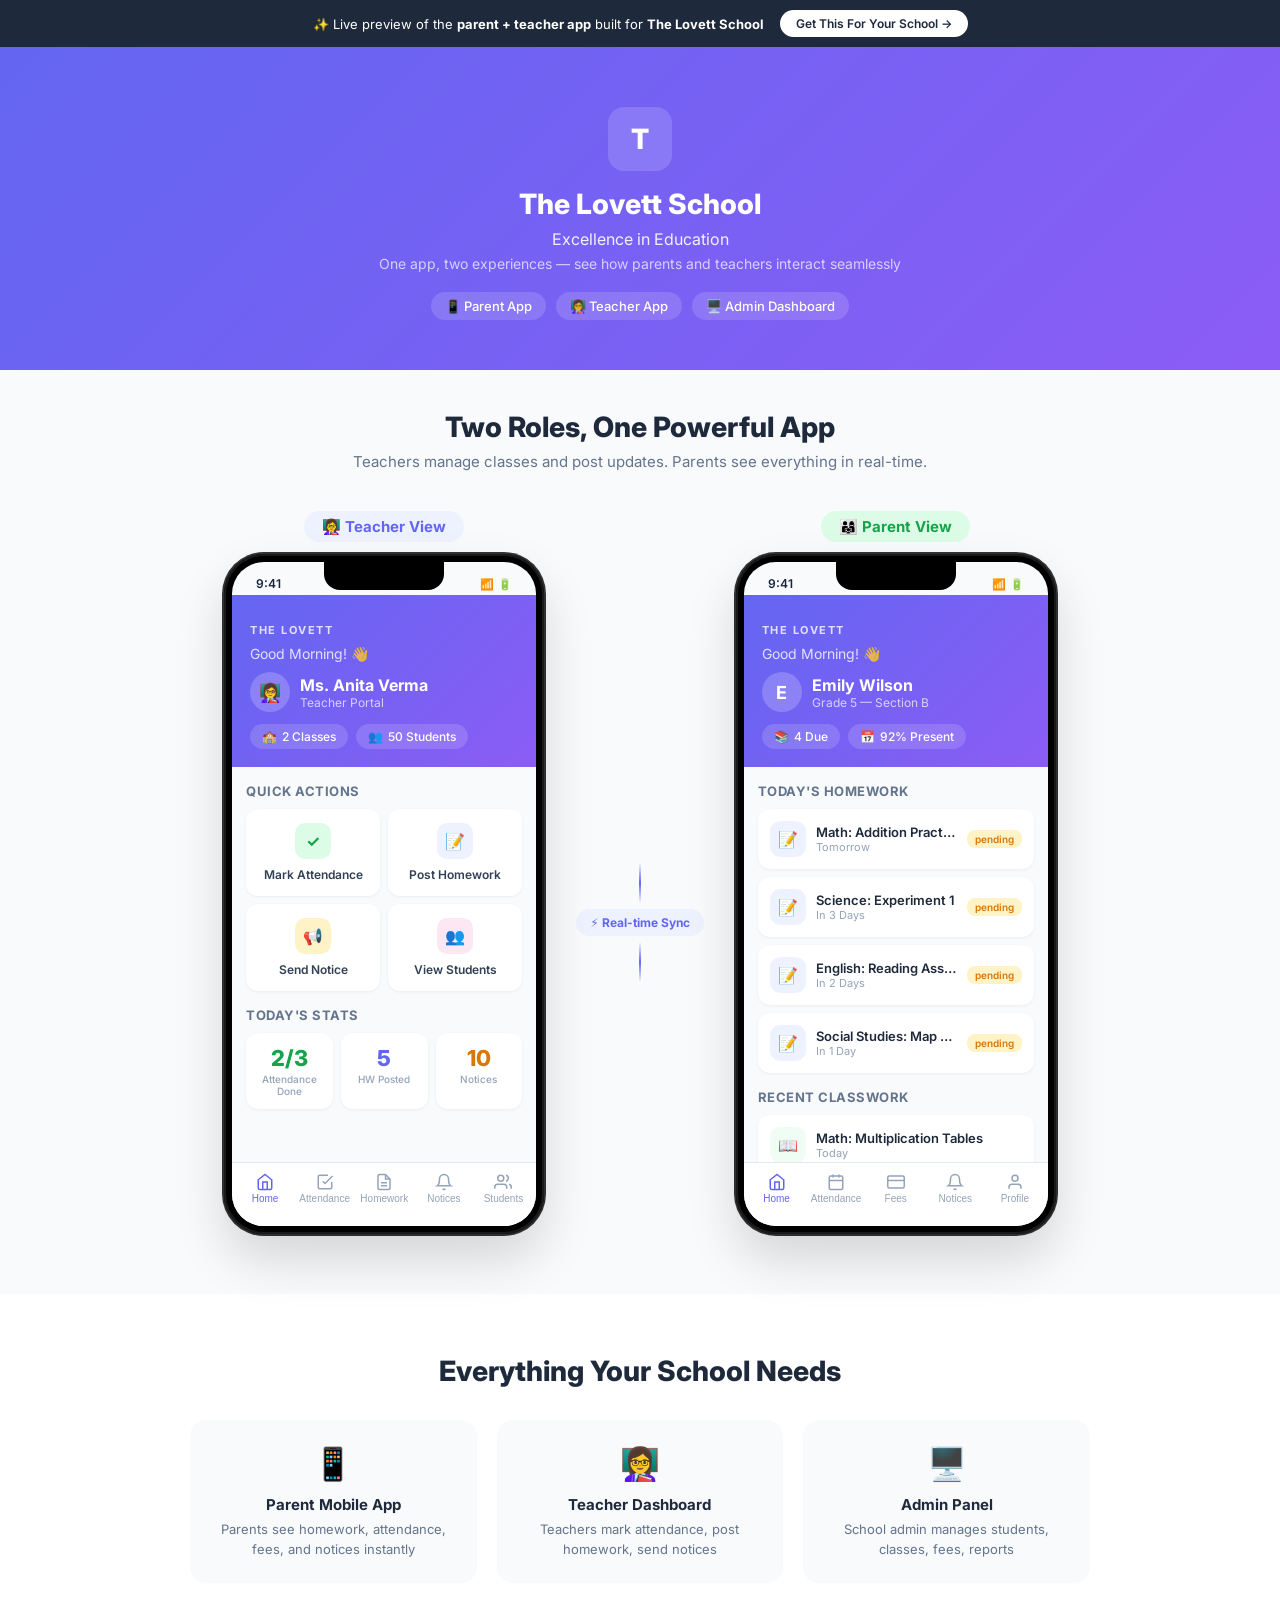
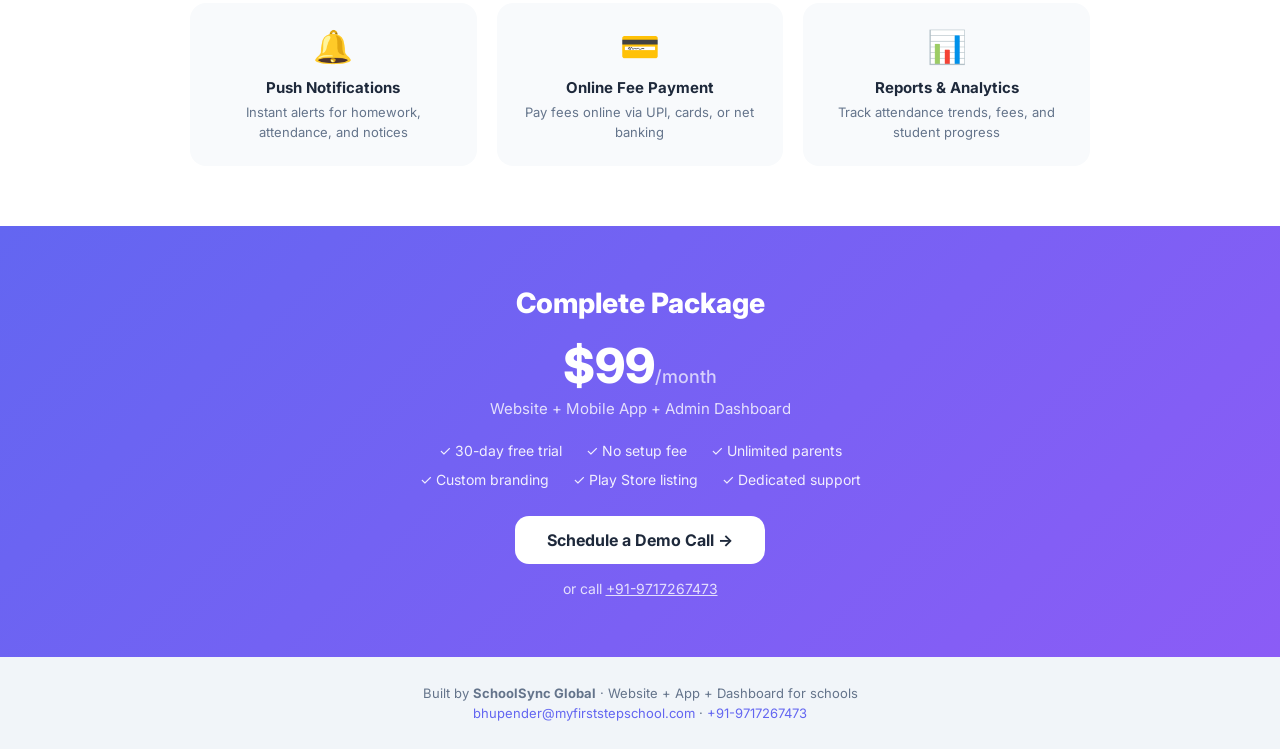
==== commit 2c1ad4dc: "Add app demo for The Lovett School" ====
--- a/app/index.html
+++ b/app/index.html
@@ -66,8 +66,8 @@
                   </div>
                 </div>
                 <div class="hero-chips">
-                  <div class="glass-chip"><span>🏫</span> 3 Classes</div>
-                  <div class="glass-chip"><span>👥</span> 30 Students</div>
+                  <div class="glass-chip"><span>🏫</span> 2 Classes</div>
+                  <div class="glass-chip"><span>👥</span> 50 Students</div>
                 </div>
               </div>
               <div class="screen-body">
@@ -94,7 +94,7 @@
                 <div class="stats-row">
                   <div class="stat-card"><div class="stat-num" style="color:#16A34A">2/3</div><div class="stat-lbl">Attendance Done</div></div>
                   <div class="stat-card"><div class="stat-num" style="color:#6366F1">5</div><div class="stat-lbl">HW Posted</div></div>
-                  <div class="stat-card"><div class="stat-num" style="color:#D97706">2</div><div class="stat-lbl">Notices</div></div>
+                  <div class="stat-card"><div class="stat-num" style="color:#D97706">10</div><div class="stat-lbl">Notices</div></div>
                 </div>
               </div>
             </div>
@@ -204,8 +204,8 @@
                 <div class="app-name-bar">The Lovett</div>
                 <div class="hero-greeting">Good Morning! 👋</div>
                 <div class="hero-student">
-                  <div class="student-avatar">S</div>
-                  <div><div class="student-name">Sophia Patel</div><div class="student-class">Grade 5 — Section B</div></div>
+                  <div class="student-avatar">E</div>
+                  <div><div class="student-name">Emily Wilson</div><div class="student-class">Grade 5 — Section B</div></div>
                 </div>
                 <div class="hero-chips">
                   <div class="glass-chip"><span>📚</span> 4 Due</div>
@@ -247,7 +247,7 @@
                 <div class="screen-subtitle">Payment Summary</div>
               </div>
               <div class="screen-body">
-                <div class="fee-summary"><div class="fee-total"><div class="fee-amount">$11,000</div><div class="fee-label">Total This Term</div></div><div class="fee-chips"><div class="fee-chip paid"><span>✓</span> <span>3</span> Paid</div><div class="fee-chip pending"><span>!</span> <span>1</span> Pending</div></div></div>
+                <div class="fee-summary"><div class="fee-total"><div class="fee-amount">$17,500</div><div class="fee-label">Total This Term</div></div><div class="fee-chips"><div class="fee-chip paid"><span>✓</span> <span>2</span> Paid</div><div class="fee-chip pending"><span>!</span> <span>2</span> Pending</div></div></div>
                 <div class="section-label">Fee Details</div>
                 <div id="fees-list" class="card-list"></div>
               </div>
@@ -271,12 +271,12 @@
                 <div class="screen-subtitle">Student Information</div>
               </div>
               <div class="screen-body">
-                <div class="profile-header"><div class="profile-avatar" style="background:linear-gradient(135deg,#6366F1,#8B5CF6)">S</div><div class="profile-name">Sophia Patel</div><div class="profile-class">Grade 5 — Section B · Roll No. 12</div></div>
+                <div class="profile-header"><div class="profile-avatar" style="background:linear-gradient(135deg,#6366F1,#8B5CF6)">E</div><div class="profile-name">Emily Wilson</div><div class="profile-class">Grade 5 — Section B · Roll No. 12</div></div>
                 <div class="profile-details">
                   <div class="profile-row"><span class="profile-icon">🏫</span><div><div class="pd-label">School</div><div class="pd-value">The Lovett School</div></div></div>
-                  <div class="profile-row"><span class="profile-icon">👨‍👩‍👧</span><div><div class="pd-label">Parent</div><div class="pd-value">Rahul Patel and Nalini Patel</div></div></div>
-                  <div class="profile-row"><span class="profile-icon">📞</span><div><div class="pd-label">Contact</div><div class="pd-value">678-123-4567</div></div></div>
-                  <div class="profile-row"><span class="profile-icon">📧</span><div><div class="pd-label">Email</div><div class="pd-value">rpatel@npatel.com</div></div></div>
+                  <div class="profile-row"><span class="profile-icon">👨‍👩‍👧</span><div><div class="pd-label">Parent</div><div class="pd-value">John Wilson</div></div></div>
+                  <div class="profile-row"><span class="profile-icon">📞</span><div><div class="pd-label">Contact</div><div class="pd-value">404-123-4567</div></div></div>
+                  <div class="profile-row"><span class="profile-icon">📧</span><div><div class="pd-label">Email</div><div class="pd-value">johnwilson@email.com</div></div></div>
                   <div class="profile-row"><span class="profile-icon">🩸</span><div><div class="pd-label">Blood Group</div><div class="pd-value">O+</div></div></div>
                 </div>
               </div>
@@ -329,7 +329,7 @@
     </div>
   </footer>
 
-  <script>window.__SCHOOL_CONFIG__ = {"homework":[{"subject":"Mathematics","title":"Chapter 5 Homework","due":"Tomorrow","status":"pending"},{"subject":"Science","title":"Chapter 8 Homework","due":"In 3 Days","status":"pending"},{"subject":"English","title":"Reading Comprehension","due":"In 5 Days","status":"pending"},{"subject":"Social Studies","title":"Chapter 10 Homework","due":"In 7 Days","status":"pending"}],"classwork":[{"subject":"Mathematics","title":"Chapter 5 Notes","date":"Today"},{"subject":"Science","title":"Chapter 8 Diagrams","date":"Yesterday"},{"subject":"English","title":"Reading Comprehension Notes","date":"Yesterday"}],"absences":[{"date":"2023-05-10","reason":"Illness","status":"approved"},{"date":"2023-05-12","reason":"Family Emergency","status":"approved"}],"fees":[{"type":"Tuition","amount":"$10,000","due":"2023-06-01","status":"Paid"},{"type":"Activity Fee","amount":"$500","due":"2023-05-15","status":"Pending"},{"type":"Transportation Fee","amount":"$200","due":"2023-05-01","status":"Paid"},{"type":"Books and Materials Fee","amount":"$300","due":"2023-04-15","status":"Paid"}],"notices":[{"title":"Spring Break Schedule","body":"Spring break will begin on March 20th and end on March 24th. Please note that there will be no classes during this period.","date":"2023-03-01"},{"title":"PTA Meeting","body":"The PTA meeting will be held on April 15th at 3:00 PM. All parents are welcome to attend.","date":"2023-03-25"},{"title":"School Closure","body":"The school will be closed on May 1st due to a school-wide event. Please make necessary arrangements for your child.","date":"2023-04-15"},{"title":"Summer Camp Registration","body":"Summer camp registration is now open. Please visit our website for more information and to register your child.","date":"2023-04-01"}],"teacher":{"students":[{"name":"Ava Lee","roll":1,"parent":"Mr. and Mrs. Lee","color":"#FF69B4","textColor":"#000000"},{"name":"Ethan Kim","roll":1,"parent":"Mr. and Mrs. Kim","color":"#33CC33","textColor":"#000000"},{"name":"Lily Chen","roll":1,"parent":"Mr. and Mrs. Chen","color":"#FFFF00","textColor":"#000000"},{"name":"Noah Brown","roll":1,"parent":"Mr. and Mrs. Brown","color":"#FF0000","textColor":"#FFFFFF"},{"name":"Emma Davis","roll":1,"parent":"Mr. and Mrs. Davis","color":"#0000FF","textColor":"#FFFFFF"},{"name":"Oliver Martin","roll":1,"parent":"Mr. and Mrs. Martin","color":"#FFFF00","textColor":"#000000"},{"name":"Isabella Hall","roll":1,"parent":"Mr. and Mrs. Hall","color":"#008000","textColor":"#FFFFFF"},{"name":"Logan White","roll":1,"parent":"Mr. and Mrs. White","color":"#800080","textColor":"#FFFFFF"},{"name":"Mia Jenkins","roll":1,"parent":"Mr. and Mrs. Jenkins","color":"#FFA500","textColor":"#000000"},{"name":"Julian Russell","roll":1,"parent":"Mr. and Mrs. Russell","color":"#008000","textColor":"#FFFFFF"}],"recentHomework":[{"subject":"Mathematics","title":"Chapter 5 Homework","class":"Grade 5","date":"2023-05-15"},{"subject":"Science","title":"Chapter 8 Homework","class":"Grade 5","date":"2023-05-17"},{"subject":"English","title":"Reading Comprehension","class":"Grade 5","date":"2023-05-19"}],"recentNotices":[{"title":"Spring Break Schedule","target":"All Students","date":"2023-03-20"},{"title":"PTA Meeting","target":"Parents","date":"2023-04-15"}]}};</script>
+  <script>window.__SCHOOL_CONFIG__ = {"homework":[{"subject":"Math","title":"Addition Practice","due":"Tomorrow","status":"pending"},{"subject":"Science","title":"Experiment 1","due":"In 3 Days","status":"pending"},{"subject":"English","title":"Reading Assignment","due":"In 2 Days","status":"pending"},{"subject":"Social Studies","title":"Map Skills","due":"In 1 Day","status":"pending"}],"classwork":[{"subject":"Math","title":"Multiplication Tables","date":"Today"},{"subject":"Science","title":"Ecosystems","date":"Yesterday"},{"subject":"English","title":"Grammar Review","date":"Yesterday"}],"absences":[{"date":"2024-04-10","reason":"Illness","status":"approved"},{"date":"2024-04-15","reason":"Family Trip","status":"approved"}],"fees":[{"type":"Tuition","amount":"$15,000","due":"2024-05-01","status":"Paid"},{"type":"Activity Fee","amount":"₹ 1,500","due":"2024-06-01","status":"Pending"},{"type":"Transport Fee","amount":"$200","due":"2024-07-01","status":"Pending"},{"type":"Books Fee","amount":"₹ 800","due":"2024-08-01","status":"Paid"}],"notices":[{"title":"School Closure","body":"The school will be closed on March 25th due to a scheduled maintenance.","date":"2024-03-15"},{"title":"Upcoming Events","body":"The school will be hosting a parent-teacher conference on April 10th.","date":"2024-03-20"},{"title":"Notice to Parents","body":"Please note that the school has a dress code policy.","date":"2024-03-22"},{"title":"Announcement","body":"The school will be hosting a sports day on April 25th.","date":"2024-03-25"}],"teacher":{"students":[{"name":"Emily Wilson","roll":101,"parent":"johnwilson@email.com","color":"#C5CAE9","textColor":"#000000"},{"name":"Oliver Brown","roll":102,"parent":"janbrown@email.com","color":"#F7D2C4","textColor":"#000000"},{"name":"Charlotte Davis","roll":103,"parent":"markdavis@email.com","color":"#E3DAC9","textColor":"#000000"},{"name":"Henry White","roll":104,"parent":"laurawhite@email.com","color":"#87CEEB","textColor":"#000000"},{"name":"Sophia Patel","roll":105,"parent":"rahulpatel@email.com","color":"#FF69B4","textColor":"#000000"},{"name":"Benjamin Lee","roll":106,"parent":"sungilee@email.com","color":"#9ACD32","textColor":"#000000"},{"name":"Ava Harris","roll":107,"parent":"tomharris@email.com","color":"#6495ED","textColor":"#000000"},{"name":"Julian Hall","roll":108,"parent":"lindahall@email.com","color":"#C6F4D6","textColor":"#000000"},{"name":"Lily Kim","roll":109,"parent":"jameskim@email.com","color":"#F08080","textColor":"#000000"},{"name":"Alexander Martin","roll":110,"parent":"katherinemartin@email.com","color":"#F5DEB3","textColor":"#000000"}],"recentHomework":[{"subject":"Math","title":"Homework 2","class":"Grade 5","date":"2024-04-20"},{"subject":"Science","title":"Homework 1","class":"Grade 5","date":"2024-04-15"},{"subject":"English","title":"Homework 3","class":"Grade 5","date":"2024-04-25"}],"recentNotices":[{"title":"Spring Break Schedule","target":"All Students","date":"2024-03-25"},{"title":"Parent-Teacher Conference","target":"Parents","date":"2024-04-10"}]}};</script>
   <script src="/app/app.js"></script>
 </body>
 </html>
